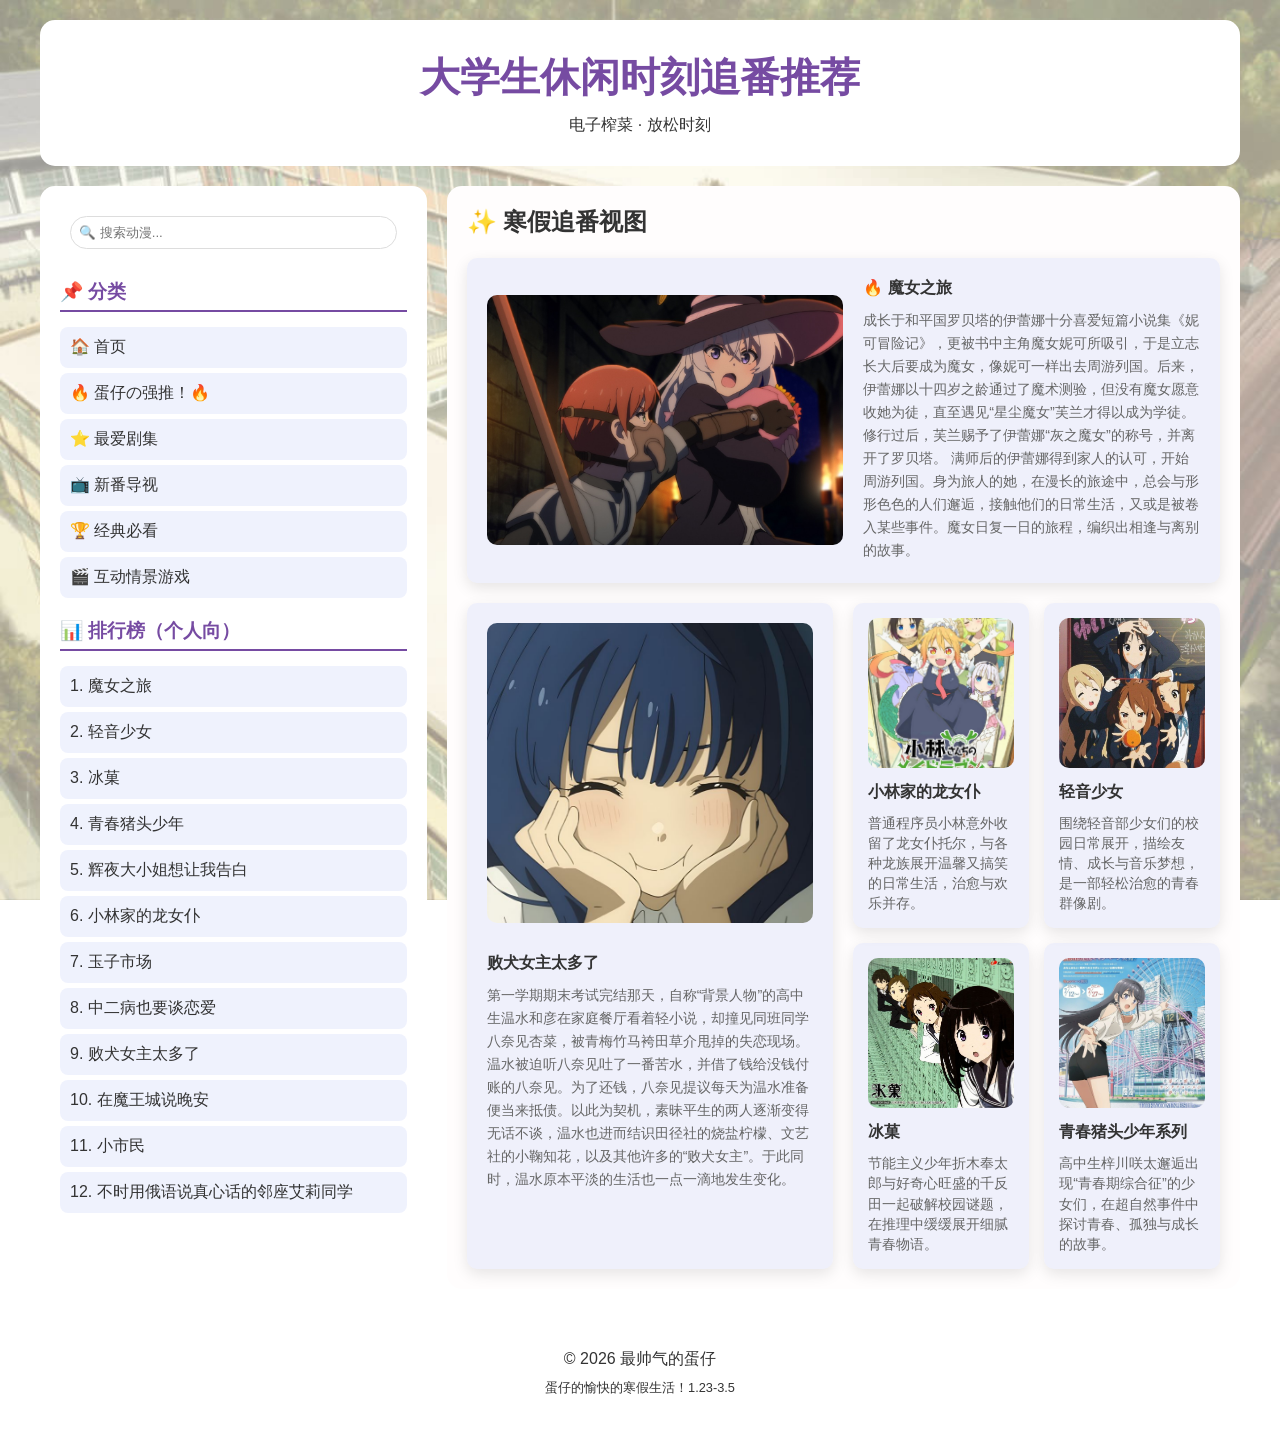
==== index.html @ 5afb3092 "clean: 删除空的嵌套文件夹" ====
<!doctype html>
<html lang="en">
  <head>
    <meta charset="UTF-8" />
    <meta name="viewport" content="width=device-width, initial-scale=1.0" />
    <title>动漫推荐网站</title>
    <link rel="icon" href="images/logo.png" />    
    <link rel="stylesheet" href="css/style.css">
  </head>
  <body>
    <div class="grid-container">
      <header class="header">
        <h1>大学生休闲时刻追番推荐</h1>
        <p>电子榨菜 · 放松时刻</p>
      </header>
      <aside class="sidebar">
        <h3>📌 分类</h3>
        <ul>
          <li>🏠 首页</li>
          <li>🔥 蛋仔の强推！🔥</li>
          <li>⭐ 最爱剧集</li>
          <li>📺 新番导视</li>
          <li>🏆 经典必看</li>
          <li>🎬 互动情景游戏</li>
        </ul>

        <h3 style="margin-top: 20px">📊 排行榜（个人向）</h3>
        <ul>
          <li>1. 魔女之旅</li>
          <li>2. 轻音少女</li>
          <li>3. 冰菓</li>
          <li>4. 青春猪头少年</li>
          <li>5. 辉夜大小姐想让我告白</li>
          <li>6. 小林家的龙女仆</li>
          <li>7. 玉子市场</li>
          <li>8. 中二病也要谈恋爱</li>
          <li>9. 败犬女主太多了</li>
          <li>10. 在魔王城说晚安</li>
          <li>11. 小市民</li>
          <li>12. 不时用俄语说真心话的邻座艾莉同学</li>
        </ul>
      </aside>

      <main class="main-content">
        <h2>✨ 寒假追番视图</h2>

        <div class="card featured-card">
          <img src="images/3_3.jpg" alt="推荐" />
          <div>
            <h4>🔥 魔女之旅</h4>
            <p style="line-height: 1.6">
              成长于和平国罗贝塔的伊蕾娜十分喜爱短篇小说集《妮可冒险记》，更被书中主角魔女妮可所吸引，于是立志长大后要成为魔女，像妮可一样出去周游列国。后来，伊蕾娜以十四岁之龄通过了魔术测验，但没有魔女愿意收她为徒，直至遇见“星尘魔女”芙兰才得以成为学徒。修行过后，芙兰赐予了伊蕾娜“灰之魔女”的称号，并离开了罗贝塔。

              满师后的伊蕾娜得到家人的认可，开始周游列国。身为旅人的她，在漫长的旅途中，总会与形形色色的人们邂逅，接触他们的日常生活，又或是被卷入某些事件。魔女日复一日的旅程，编织出相逢与离别的故事。            </p>
          </div>
        </div>


        <div class="card featured-card2">
            <img
              src="images\2cb7cd8f3d074c4c90f80d40bfcb13dc.jpg"
              alt="败犬女主"
            />
            <div>
            <h4>败犬女主太多了</h4>
            <p style="line-height: 1.6">
              第一学期期末考试完结那天，自称“背景人物”的高中生温水和彦在家庭餐厅看着轻小说，却撞见同班同学八奈见杏菜，被青梅竹马袴田草介甩掉的失恋现场。温水被迫听八奈见吐了一番苦水，并借了钱给没钱付账的八奈见。为了还钱，八奈见提议每天为温水准备便当来抵债。以此为契机，素昧平生的两人逐渐变得无话不谈，温水也进而结识田径社的烧盐柠檬、文艺社的小鞠知花，以及其他许多的“败犬女主”。于此同时，温水原本平淡的生活也一点一滴地发生变化。            
            </p>
            </div>
          </div>


        <div class="card-grid">
          <div class="card">
            <img
              src="images/42b93401eb7931f7f14c4d097475f671.jpg"              
              alt="妹抖龙"
            />
            <h4>小林家的龙女仆</h4>
            <p>
              普通程序员小林意外收留了龙女仆托尔，与各种龙族展开温馨又搞笑的日常生活，治愈与欢乐并存。
            </p>
          </div>

          <div class="card">
            <img
src="images/21cfdbd32cd1043a6996f044b20ecf63.jpg"              alt="k-on"
            />
            <h4>轻音少女</h4>
            <p>
              围绕轻音部少女们的校园日常展开，描绘友情、成长与音乐梦想，是一部轻松治愈的青春群像剧。
            </p>
          </div>

          <div class="card">
            <img
src="images/fd1ee19e2bd3b68aa7a51bab5e7989fd.jpg"              alt="古典部"
            />
            <h4>冰菓</h4>
            <p>
              节能主义少年折木奉太郎与好奇心旺盛的千反田一起破解校园谜题，在推理中缓缓展开细腻青春物语。
            </p>
          </div>

          <div class="card">
            <img
src="images/510a13b3e3cb882eab43e037a5bfed7e.jpg"              alt="猪头少年"
            />
            <h4>青春猪头少年系列</h4>
            <p>
              高中生梓川咲太邂逅出现“青春期综合征”的少女们，在超自然事件中探讨青春、孤独与成长的故事。
            </p>
          </div>

        </div>
      </main>
      <footer class="footer">
        <p>© 2026 最帅气的蛋仔</p>
        <p style="font-size: 0.8em; margin-top: 10px">
          蛋仔的愉快的寒假生活！1.23-3.5
        </p>
      </footer>
      <script src="js/main.js"></script>
  </body>
</html>
---- css/style.css ----
* {
  margin: 0;
  padding: 0;
  box-sizing: border-box;
}

body {
  font-family: "Segoe UI", Tahoma, Geneva, Verdana, sans-serif;
  background-image: url("../images/bgStory-16.jpg");
  background-position: center;
  background-repeat: no-repeat;
  background-attachment: fixed;
  background-size: cover;
  min-height: 100vh;
  padding: 20px;
  color: #333;
}

.grid-container {
  max-width: 1200px;
  margin: 0 auto;
  display: grid;
  grid-template-columns: repeat(3, 1fr);
  gap: 20px;
  grid-auto-rows: minmax(100px, auto);
}

.header {
  grid-column: 1 / -1;
  padding: 30px;
  text-align: center;
  background-color: white;
  border-radius: 15px;
  opacity: 0;
  animation: fadeIn 0.7s ease forwards;
}

.header h1 {
  font-size: 2.5em;
  color: #764ba2;
  margin-bottom: 10px;
}

.sidebar {
  grid-column: 1 / 2;
  grid-row: 2 / 4;
  padding: 20px;
  border-radius: 15px;
  background-color: white;
  align-self: start;
  opacity: 0;
  animation: fadeIn 0.7s ease forwards;
}

.sidebar h3 {
  color: #764ba2;
  margin-bottom: 15px;
  border-bottom: 2px solid #764ba2;
  padding-bottom: 5px;
}

.sidebar ul {
  list-style-image: none;
}
.sidebar li {
  display: flex;
  flex-direction: column;
  padding: 10px;
  margin: 5px 0;
  background: rgba(102, 126, 234, 0.1);
  border-radius: 8px;
  cursor: pointer;
  transition: transform 0.2s;
  opacity: 0;
  transform: translateX(-10px);
  animation: fadeInLeft 0.5s ease forwards;
}

.sidebar li:hover {
  transform: translateX(5px);
  background: rgba(102, 126, 234, 0.2);
}

@keyframes fadeInLeft {
  from {
    opacity: 0;
    transform: translateX(-20px);
  }
  to {
    opacity: 1;
    transform: translateX(0);
  }
}

.main-content {
  grid-column: 2 / -1;
  grid-row: 2 / 4;
  padding: 20px;
  border-radius: 15px;
  background-color: rgb(255, 253, 253);
  display: grid;
  grid-template-columns: 1fr 1fr;
  gap: 20px;
  grid-auto-rows: min-content;
  opacity: 0;
  animation: fadeIn 0.7s ease forwards;
}

.main-content h2 {
  grid-column: 1 / -1;
  align-self: start;
}

.card-grid {
  display: grid;
  grid-template-columns: repeat(2, 1fr);
  gap: 15px;
}

.card {
  padding: 15px;
  border-radius: 10px;
  box-shadow: 0 5px 15px rgba(0, 0, 0, 0.1);
  transition: all 0.3s;
  background-color: rgba(102, 126, 234, 0.1);
  opacity: 0;
  animation: fadeIn 0.7s ease forwards;
}

.card:hover {
  transform: translateY(-5px);
  box-shadow: 0 15px 30px rgba(0, 0, 0, 0.2);
}

.card img {
  width: 100%;
  height: 150px;
  object-fit: cover;
  border-radius: 10px;
  margin-bottom: 10px;
}

.card h4 {
  color: #333;
  margin-bottom: 5px;
}

.card p {
  color: #666;
  font-size: 0.9em;
  line-height: 1.4;
}

.featured-card {
  grid-column: span 2;
  display: flex;
  gap: 20px;
  padding: 20px;
}

.featured-card img {
  height: 250px;
  width: 50%;
  flex-shrink: 0;
  margin-top: auto;
  margin-bottom: auto;
}

.featured-card div {
  word-break: break-word; /* 一行搞定 */
}

.featured-card2 {
  grid-column: span 1;
  grid-row: span 1;
  display: flex;
  flex-direction: column;
  gap: 20px;
  padding: 20px;
}

.featured-card2 img {
  width: 100%;
  height: 300px;
  flex-shrink: 0;
}

/* 底部：占据整个宽度 */
.footer {
  grid-column: 1 / -1;
  padding: 20px;
  text-align: center;
  margin-top: 20px;
}

@media (max-width: 400px) {
  .grid-container {
    grid-template-columns: 1fr;
  }

  .sidebar {
    grid-column: 1 / -1;
    grid-row: auto;
  }

  .main-content {
    grid-column: 1 / -1;
    grid-row: auto;
    grid-template-columns: 1fr;
  }

  .card-grid {
    grid-template-columns: 1fr;
  }

  .featured-card {
    grid-column: span 1;
    flex-direction: column;
  }

  .featured-card img {
    width: 100%;
  }
  .featured-card2 {
    grid-column: span 1;
    flex-direction: column;
  }
  .featured-card2 img {
    width: 100%;
  }
}

/* 侧边栏链接激活状态 */
.sidebar li.active {
  background: rgba(102, 126, 234, 0.3);
  transform: translateX(5px);
  font-weight: bold;
  border-left: 3px solid #764ba2;
}

/* 卡片标题美化 */
.card h4 {
  position: relative;
  display: inline-block;
  padding-bottom: 5px;
}

.card h4::after {
  content: "";
  position: absolute;
  bottom: 0;
  left: 0;
  width: 0;
  height: 2px;
  background: linear-gradient(90deg, #667eea, #764ba2);
  transition: width 0.3s ease;
}

.card:hover h4::after {
  width: 100%;
}

/* 加载动画（可选） */
@keyframes fadeIn {
  from {
    opacity: 0;
    transform: translateY(20px);
  }
  to {
    opacity: 1;
    transform: translateY(0);
  }
}

.header {
  animation-delay: 0s;
}

.sidebar {
  animation-delay: 0.15s;
}

.main-content {
  animation-delay: 0.3s;
}

.sidebar li:nth-child(1) {
  animation-delay: 0.35s;
}
.sidebar li:nth-child(2) {
  animation-delay: 0.4s;
}
.sidebar li:nth-child(3) {
  animation-delay: 0.45s;
}
.sidebar li:nth-child(4) {
  animation-delay: 0.5s;
}
.sidebar li:nth-child(5) {
  animation-delay: 0.55s;
}
.sidebar li:nth-child(6) {
  animation-delay: 0.6s;
}
.sidebar li:nth-child(7) {
  animation-delay: 0.65s;
}
.sidebar li:nth-child(8) {
  animation-delay: 0.7s;
}
.sidebar li:nth-child(9) {
  animation-delay: 0.75s;
}
.sidebar li:nth-child(10) {
  animation-delay: 0.8s;
}
.sidebar li:nth-child(11) {
  animation-delay: 0.85s;
}
.sidebar li:nth-child(12) {
  animation-delay: 0.9s;
}
.featured-card {
  animation-delay: 0.5s;
}

.featured-card2 {
  animation-delay: 0.6s;
}

.card-grid .card:nth-child(1) {
  animation-delay: 0.7s;
}
.card-grid .card:nth-child(2) {
  animation-delay: 0.8s;
}
.card-grid .card:nth-child(3) {
  animation-delay: 0.9s;
}
.card-grid .card:nth-child(4) {
  animation-delay: 1s;
}
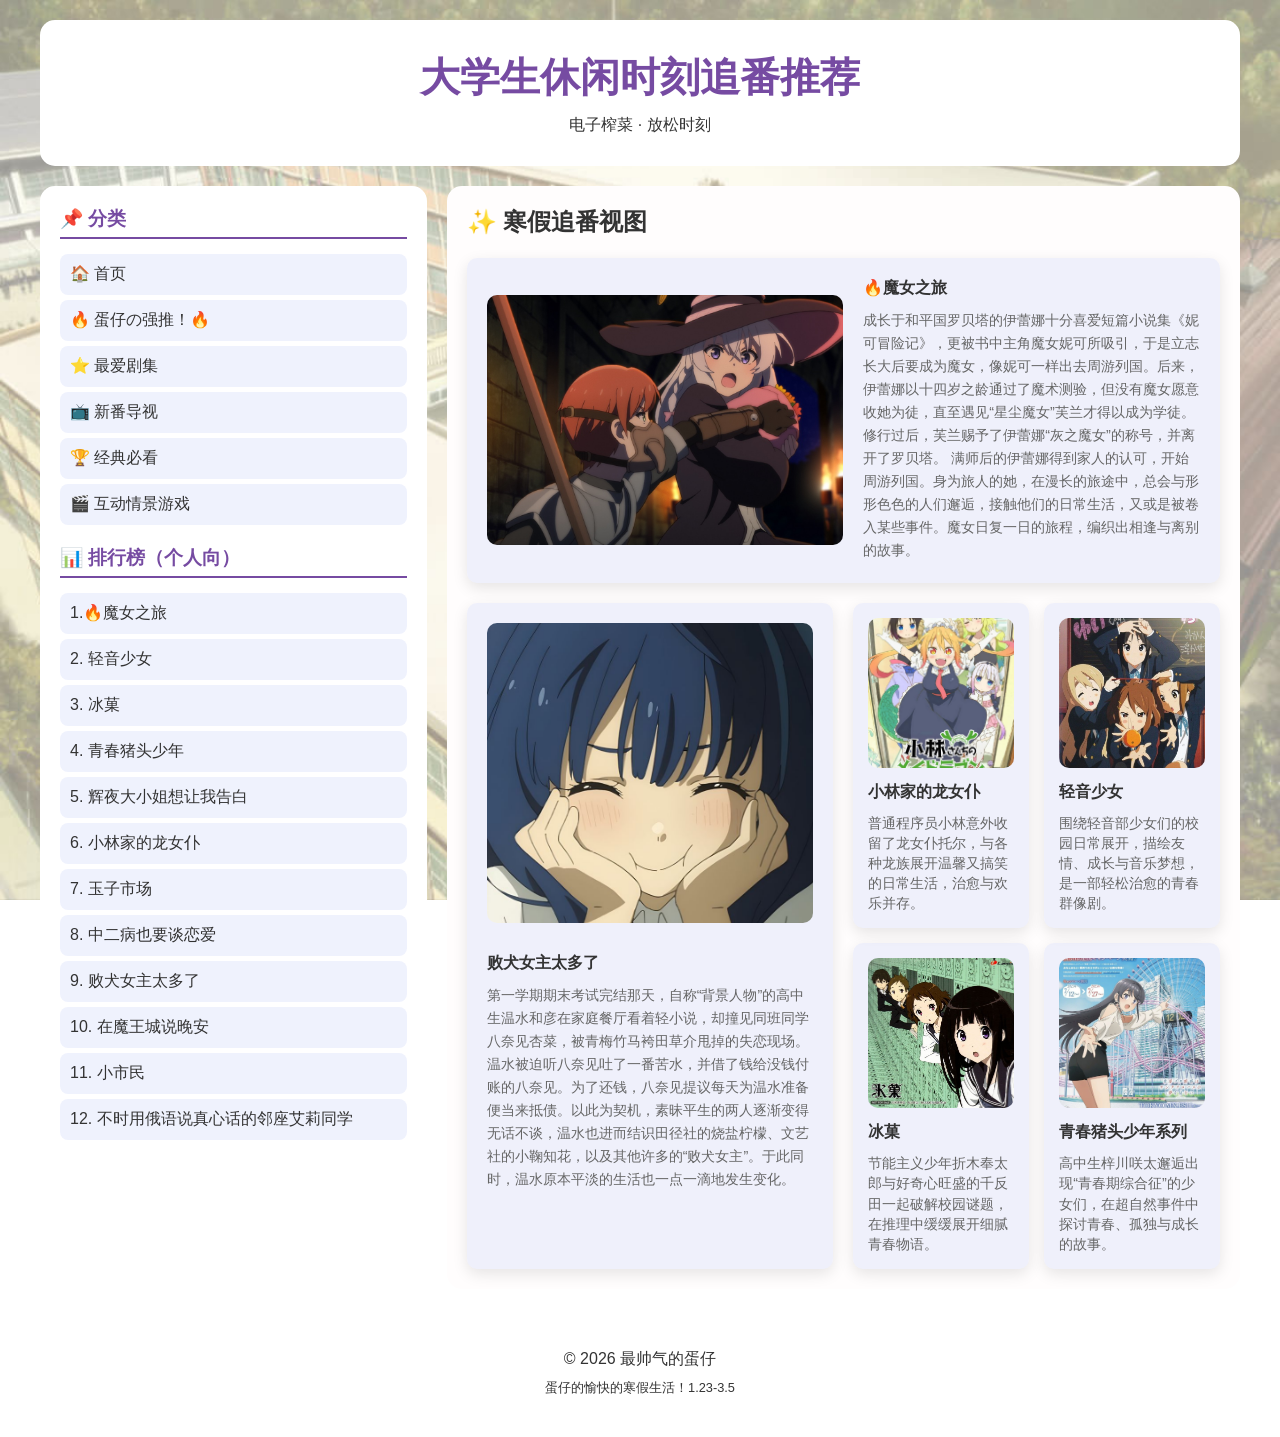
==== commit b2323646: "增加了魔女之旅详细页" ====
--- a/index.html
+++ b/index.html
@@ -4,8 +4,8 @@
     <meta charset="UTF-8" />
     <meta name="viewport" content="width=device-width, initial-scale=1.0" />
     <title>动漫推荐网站</title>
-    <link rel="icon" href="images/logo.png" />    
-    <link rel="stylesheet" href="css/style.css">
+    <link rel="icon" href="images/logo.png" />
+    <link rel="stylesheet" href="css/style.css" />
   </head>
   <body>
     <div class="grid-container">
@@ -26,7 +26,7 @@
 
         <h3 style="margin-top: 20px">📊 排行榜（个人向）</h3>
         <ul>
-          <li>1. 魔女之旅</li>
+          <li>1.🔥魔女之旅</li>
           <li>2. 轻音少女</li>
           <li>3. 冰菓</li>
           <li>4. 青春猪头少年</li>
@@ -47,33 +47,31 @@
         <div class="card featured-card">
           <img src="images/3_3.jpg" alt="推荐" />
           <div>
-            <h4>🔥 魔女之旅</h4>
+            <h4>🔥魔女之旅</h4>
             <p style="line-height: 1.6">
               成长于和平国罗贝塔的伊蕾娜十分喜爱短篇小说集《妮可冒险记》，更被书中主角魔女妮可所吸引，于是立志长大后要成为魔女，像妮可一样出去周游列国。后来，伊蕾娜以十四岁之龄通过了魔术测验，但没有魔女愿意收她为徒，直至遇见“星尘魔女”芙兰才得以成为学徒。修行过后，芙兰赐予了伊蕾娜“灰之魔女”的称号，并离开了罗贝塔。
-
-              满师后的伊蕾娜得到家人的认可，开始周游列国。身为旅人的她，在漫长的旅途中，总会与形形色色的人们邂逅，接触他们的日常生活，又或是被卷入某些事件。魔女日复一日的旅程，编织出相逢与离别的故事。            </p>
+              满师后的伊蕾娜得到家人的认可，开始周游列国。身为旅人的她，在漫长的旅途中，总会与形形色色的人们邂逅，接触他们的日常生活，又或是被卷入某些事件。魔女日复一日的旅程，编织出相逢与离别的故事。
+            </p>
           </div>
         </div>
 
-
         <div class="card featured-card2">
-            <img
-              src="images\2cb7cd8f3d074c4c90f80d40bfcb13dc.jpg"
-              alt="败犬女主"
-            />
-            <div>
+          <img
+            src="images\2cb7cd8f3d074c4c90f80d40bfcb13dc.jpg"
+            alt="败犬女主"
+          />
+          <div>
             <h4>败犬女主太多了</h4>
             <p style="line-height: 1.6">
-              第一学期期末考试完结那天，自称“背景人物”的高中生温水和彦在家庭餐厅看着轻小说，却撞见同班同学八奈见杏菜，被青梅竹马袴田草介甩掉的失恋现场。温水被迫听八奈见吐了一番苦水，并借了钱给没钱付账的八奈见。为了还钱，八奈见提议每天为温水准备便当来抵债。以此为契机，素昧平生的两人逐渐变得无话不谈，温水也进而结识田径社的烧盐柠檬、文艺社的小鞠知花，以及其他许多的“败犬女主”。于此同时，温水原本平淡的生活也一点一滴地发生变化。            
+              第一学期期末考试完结那天，自称“背景人物”的高中生温水和彦在家庭餐厅看着轻小说，却撞见同班同学八奈见杏菜，被青梅竹马袴田草介甩掉的失恋现场。温水被迫听八奈见吐了一番苦水，并借了钱给没钱付账的八奈见。为了还钱，八奈见提议每天为温水准备便当来抵债。以此为契机，素昧平生的两人逐渐变得无话不谈，温水也进而结识田径社的烧盐柠檬、文艺社的小鞠知花，以及其他许多的“败犬女主”。于此同时，温水原本平淡的生活也一点一滴地发生变化。
             </p>
-            </div>
           </div>
-
+        </div>
 
         <div class="card-grid">
           <div class="card">
             <img
-              src="images/42b93401eb7931f7f14c4d097475f671.jpg"              
+              src="images/42b93401eb7931f7f14c4d097475f671.jpg"
               alt="妹抖龙"
             />
             <h4>小林家的龙女仆</h4>
@@ -83,9 +81,7 @@
           </div>
 
           <div class="card">
-            <img
-src="images/21cfdbd32cd1043a6996f044b20ecf63.jpg"              alt="k-on"
-            />
+            <img src="images/21cfdbd32cd1043a6996f044b20ecf63.jpg" alt="k-on" />
             <h4>轻音少女</h4>
             <p>
               围绕轻音部少女们的校园日常展开，描绘友情、成长与音乐梦想，是一部轻松治愈的青春群像剧。
@@ -94,7 +90,8 @@
 
           <div class="card">
             <img
-src="images/fd1ee19e2bd3b68aa7a51bab5e7989fd.jpg"              alt="古典部"
+              src="images/fd1ee19e2bd3b68aa7a51bab5e7989fd.jpg"
+              alt="古典部"
             />
             <h4>冰菓</h4>
             <p>
@@ -104,14 +101,14 @@
 
           <div class="card">
             <img
-src="images/510a13b3e3cb882eab43e037a5bfed7e.jpg"              alt="猪头少年"
+              src="images/510a13b3e3cb882eab43e037a5bfed7e.jpg"
+              alt="猪头少年"
             />
             <h4>青春猪头少年系列</h4>
             <p>
               高中生梓川咲太邂逅出现“青春期综合征”的少女们，在超自然事件中探讨青春、孤独与成长的故事。
             </p>
           </div>
-
         </div>
       </main>
       <footer class="footer">
@@ -120,6 +117,7 @@
           蛋仔的愉快的寒假生活！1.23-3.5
         </p>
       </footer>
-      <script src="js/main.js"></script>
+    </div>
+    <script src="js/main.js"></script>
   </body>
 </html>
--- a/css/style.css
+++ b/css/style.css
@@ -70,15 +70,17 @@
   background: rgba(102, 126, 234, 0.1);
   border-radius: 8px;
   cursor: pointer;
-  transition: transform 0.2s;
-  opacity: 0;
+  transition: all 0.2s ease;
+  /*  opacity: 0;
   transform: translateX(-10px);
-  animation: fadeInLeft 0.5s ease forwards;
-}
-
-.sidebar li:hover {
-  transform: translateX(5px);
+  animation: fadeInLeft 0.5s ease forwards; */
+}
+
+.sidebar li:hover,
+.card:hover {
   background: rgba(102, 126, 234, 0.2);
+  transform: translateY(-5px);
+  box-shadow: 0 15px 30px rgba(0, 0, 0, 0.2);
 }
 
 @keyframes fadeInLeft {
@@ -125,11 +127,6 @@
   background-color: rgba(102, 126, 234, 0.1);
   opacity: 0;
   animation: fadeIn 0.7s ease forwards;
-}
-
-.card:hover {
-  transform: translateY(-5px);
-  box-shadow: 0 15px 30px rgba(0, 0, 0, 0.2);
 }
 
 .card img {
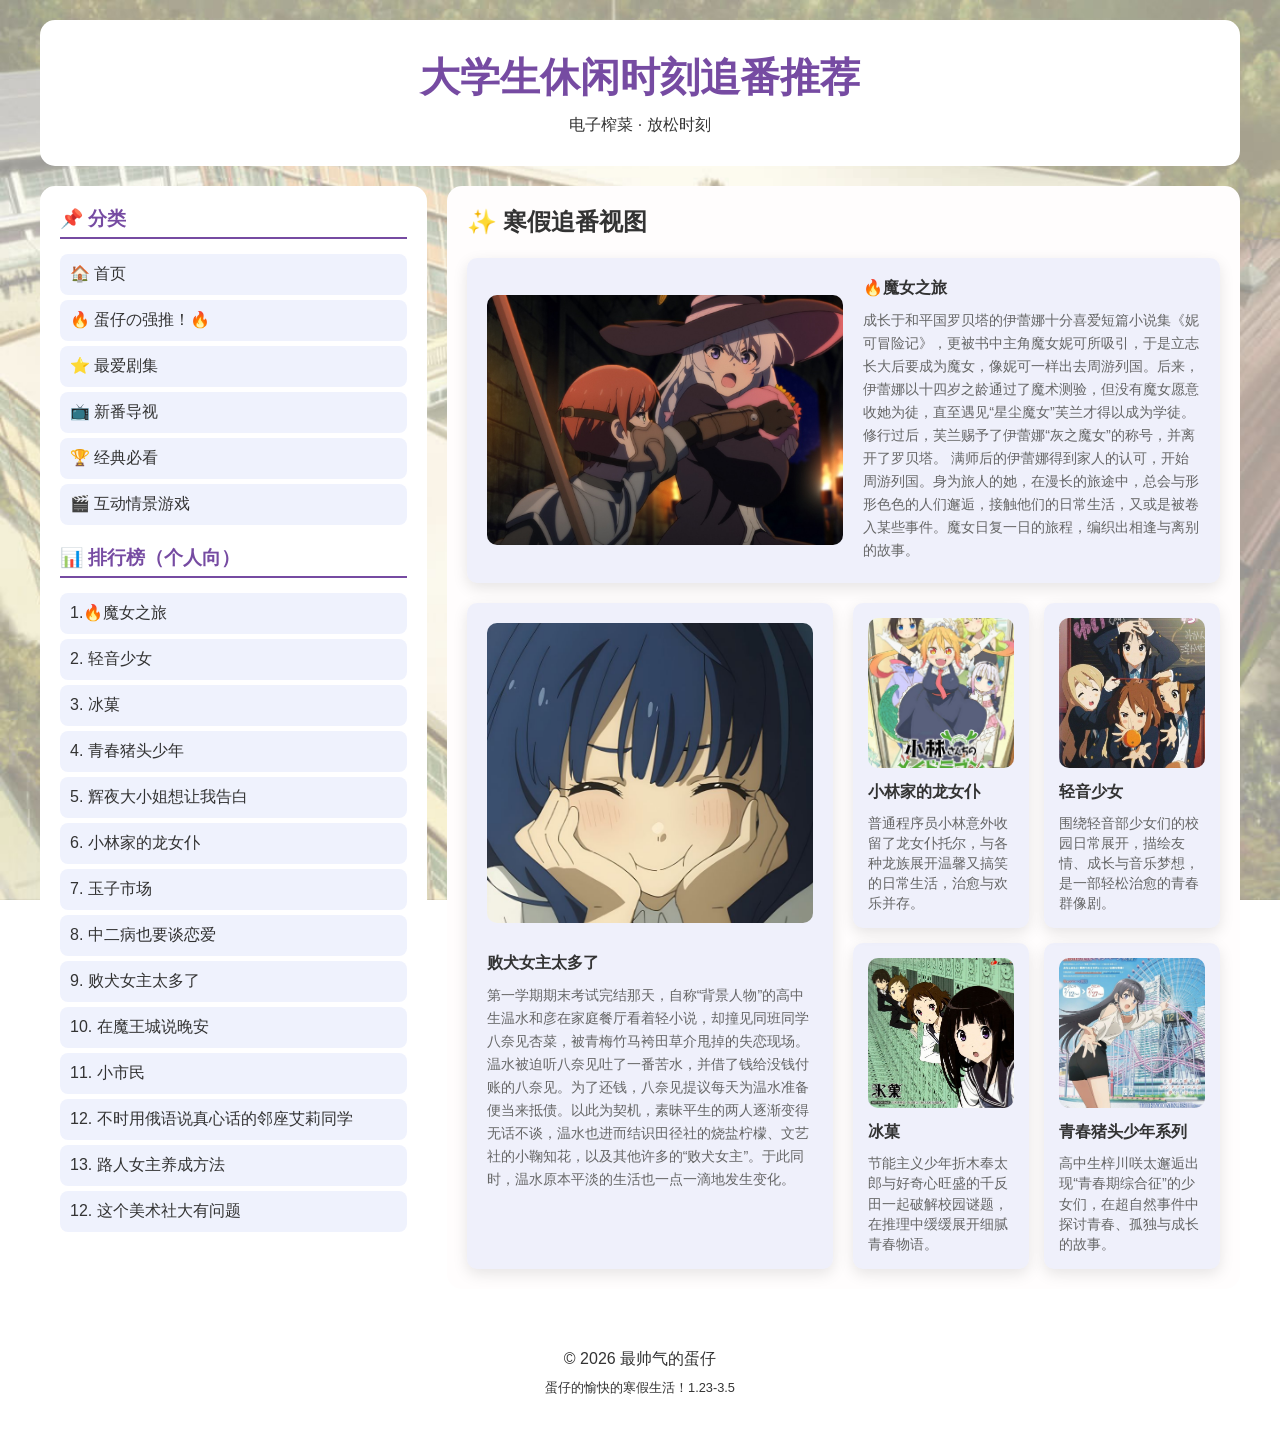
==== commit 90748db0: "添加ul" ====
--- a/index.html
+++ b/index.html
@@ -38,6 +38,8 @@
           <li>10. 在魔王城说晚安</li>
           <li>11. 小市民</li>
           <li>12. 不时用俄语说真心话的邻座艾莉同学</li>
+          <li>13. 路人女主养成方法</li>
+          <li>12. 这个美术社大有问题</li>
         </ul>
       </aside>
 
